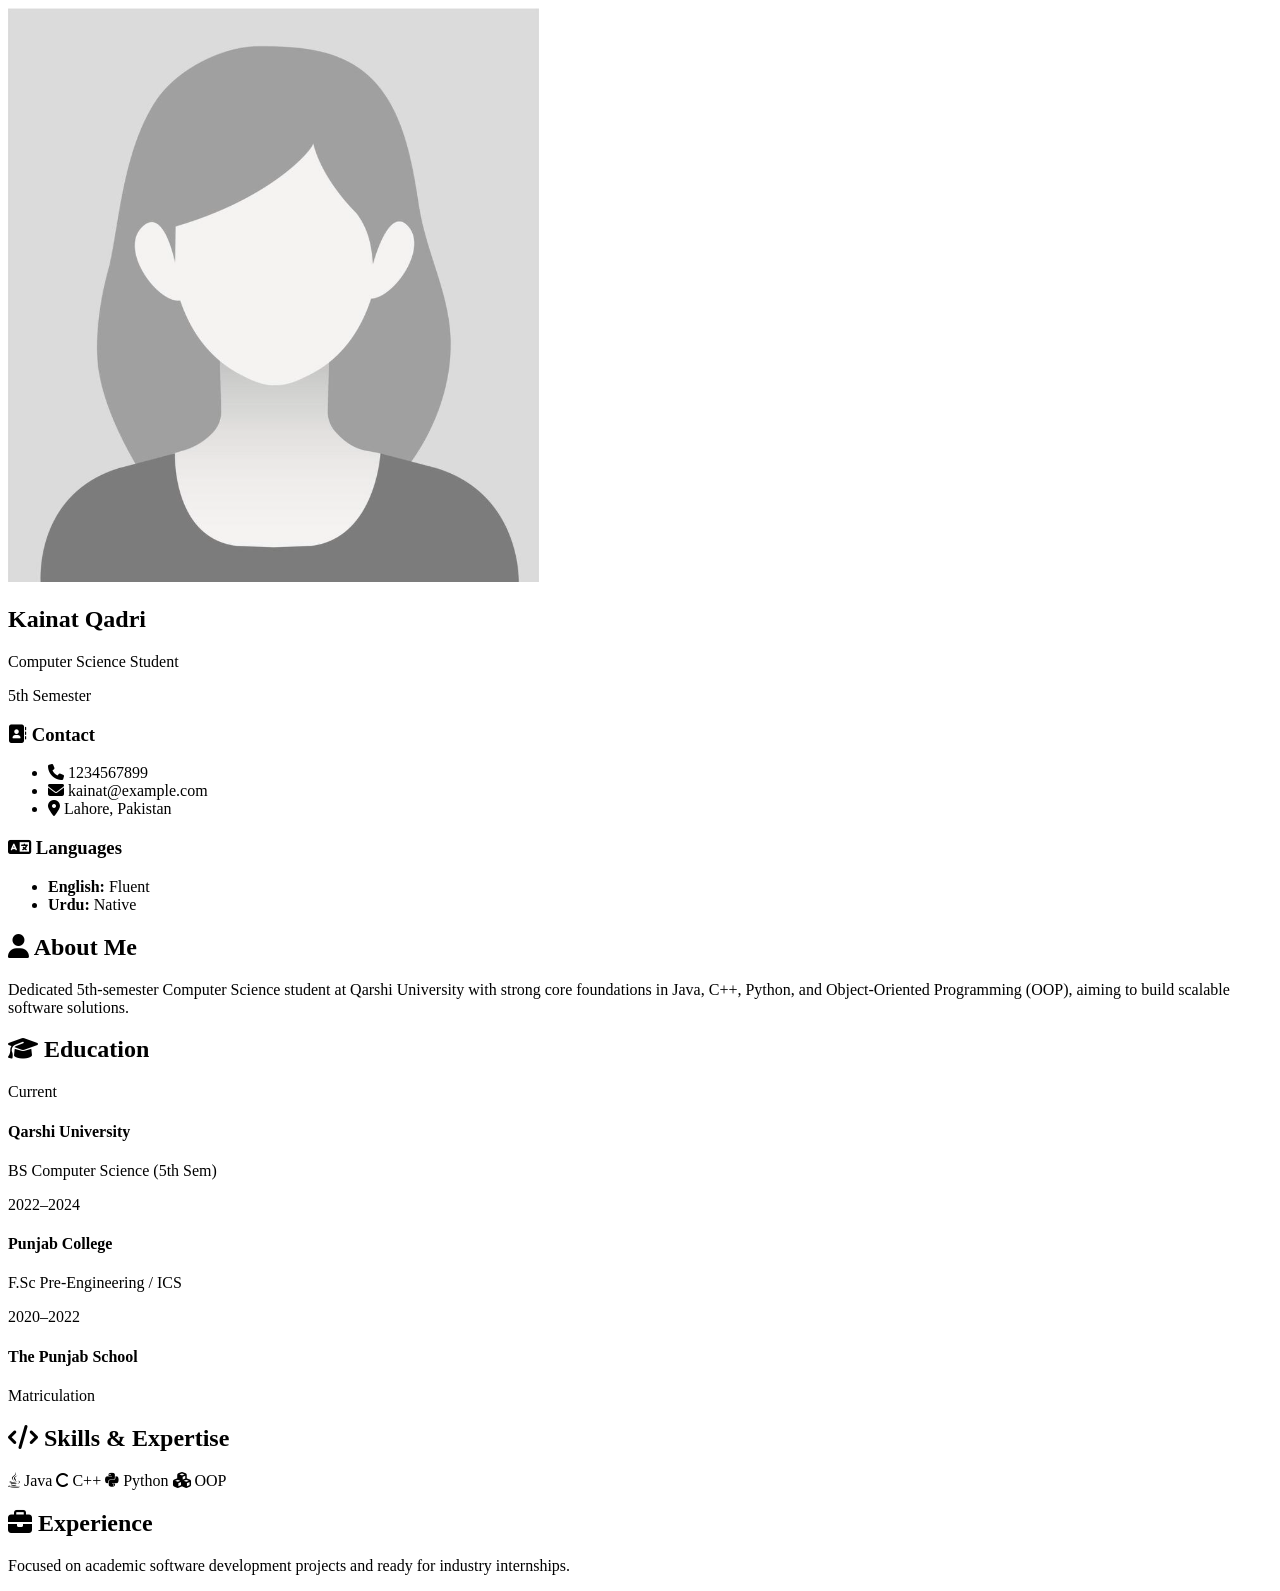
==== lab5-CV2/index.html @ d61f09ed "CV2" ====
<!DOCTYPE html>
<html lang="en">
<head>
    <meta charset="UTF-8">
    <meta name="viewport" content="width=device-width, initial-scale=1.0">
    <title>Kainat Qadri - CV (No Scroll)</title>
    <link rel="stylesheet" href="style2.css">
    <link rel="stylesheet" href="https://cdnjs.cloudflare.com/ajax/libs/font-awesome/6.4.0/css/all.min.css">
</head>
<body>

    <div class="cv-dashboard">
        
        <!-- Sidebar Column -->
        <aside class="sidebar">
            <div class="profile-card">
                <div class="avatar-wrapper">
                    <img src="images/profile.png" alt="Kainat Qadri Profile Picture" class="profile-img">
                </div>
                <h1 class="user-name">Kainat Qadri</h1>
                <p class="user-title">Computer Science Student</p>
                <span class="badge">5th Semester</span>
            </div>

            <div class="sidebar-section">
                <h3><i class="fa-solid fa-address-book"></i> Contact</h3>
                <ul class="contact-list">
                    <li><i class="fa-solid fa-phone"></i> 1234567899</li>
                    <li><i class="fa-solid fa-envelope"></i> kainat@example.com</li>
                    <li><i class="fa-solid fa-location-dot"></i> Lahore, Pakistan</li>
                </ul>
            </div>

            <div class="sidebar-section">
                <h3><i class="fa-solid fa-language"></i> Languages</h3>
                <ul class="simple-list">
                    <li><strong>English:</strong> Fluent</li>
                    <li><strong>Urdu:</strong> Native</li>
                </ul>
            </div>
        </aside>

        <!-- Main Content Column -->
        <main class="main-content">

            <!-- About Section -->
            <section class="cv-card">
                <h2><i class="fa-solid fa-user"></i> About Me</h2>
                <p>
                    Dedicated 5th-semester Computer Science student at Qarshi University with strong core foundations in Java, C++, Python, and Object-Oriented Programming (OOP), aiming to build scalable software solutions.
                </p>
            </section>

            <!-- Education Section -->
            <section class="cv-card">
                <h2><i class="fa-solid fa-graduation-cap"></i> Education</h2>
                <div class="education-grid">
                    <div class="edu-item">
                        <span class="edu-year">Current</span>
                        <h4>Qarshi University</h4>
                        <p>BS Computer Science (5th Sem)</p>
                    </div>
                    <div class="edu-item">
                        <span class="edu-year">2022–2024</span>
                        <h4>Punjab College</h4>
                        <p>F.Sc Pre-Engineering / ICS</p>
                    </div>
                    <div class="edu-item">
                        <span class="edu-year">2020–2022</span>
                        <h4>The Punjab School</h4>
                        <p>Matriculation</p>
                    </div>
                </div>
            </section>

            <!-- Skills Section -->
            <section class="cv-card">
                <h2><i class="fa-solid fa-code"></i> Skills & Expertise</h2>
                <div class="skills-flex">
                    <span class="skill-tag"><i class="fa-brands fa-java"></i> Java</span>
                    <span class="skill-tag"><i class="fa-solid fa-c"></i> C++</span>
                    <span class="skill-tag"><i class="fa-brands fa-python"></i> Python</span>
                    <span class="skill-tag"><i class="fa-solid fa-cubes"></i> OOP</span>
                </div>
            </section>

            <!-- Experience Section -->
            <section class="cv-card">
                <h2><i class="fa-solid fa-briefcase"></i> Experience</h2>
                <p class="small-text">
                    Focused on academic software development projects and ready for industry internships.
                </p>
            </section>

        </main>

    </div>

</body>
</html>
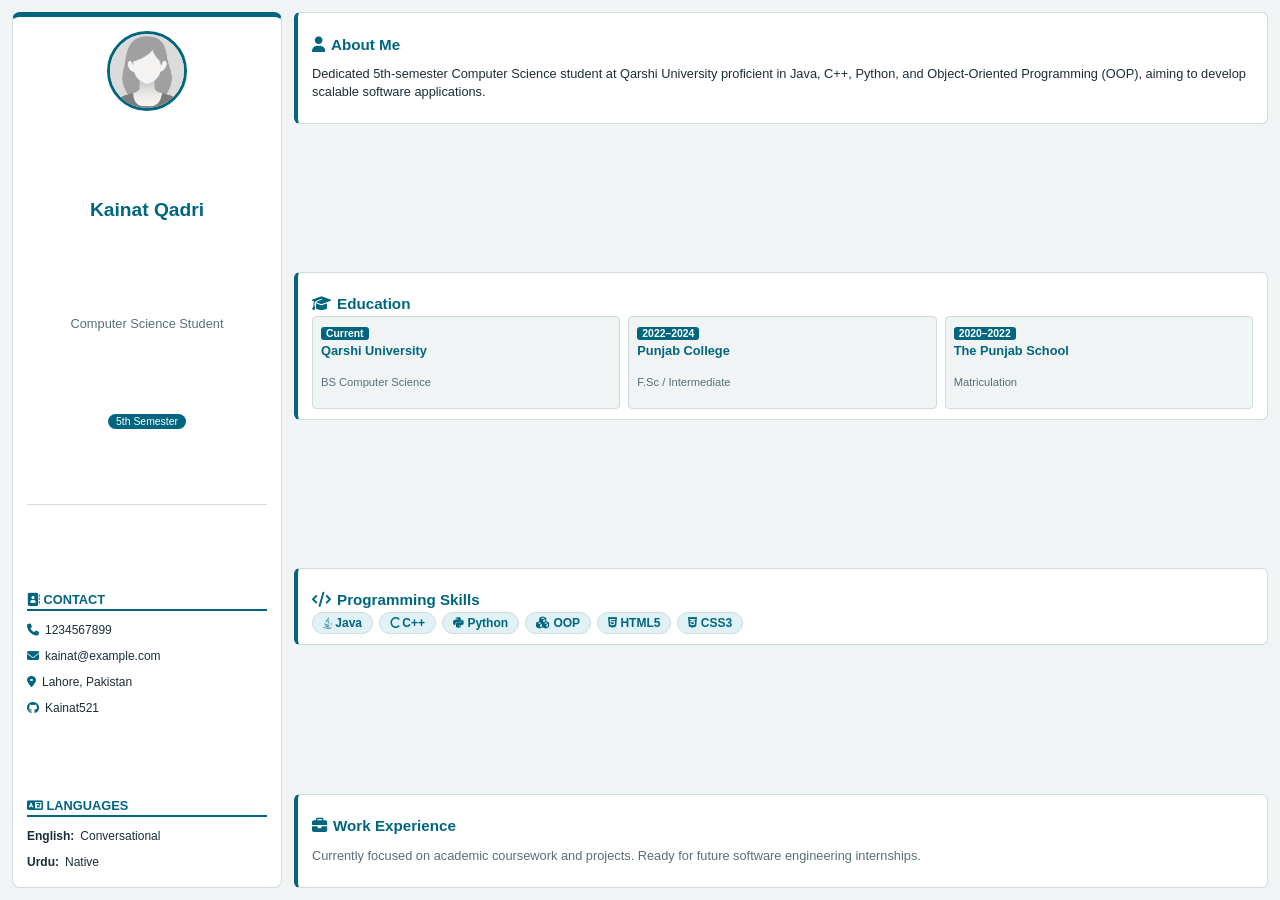
==== commit 28a04537: "Updated Website" ====
--- a/lab5-CV2/index.html
+++ b/lab5-CV2/index.html
@@ -3,93 +3,91 @@
 <head>
     <meta charset="UTF-8">
     <meta name="viewport" content="width=device-width, initial-scale=1.0">
-    <title>Kainat Qadri - CV (No Scroll)</title>
-    <link rel="stylesheet" href="style2.css">
+    <title>Kainat Qadri - Single Page CV (No Scroll)</title>
+    <link rel="stylesheet" href="style.css">
     <link rel="stylesheet" href="https://cdnjs.cloudflare.com/ajax/libs/font-awesome/6.4.0/css/all.min.css">
 </head>
 <body>
 
-    <div class="cv-dashboard">
+    <div class="app-layout">
         
-        <!-- Sidebar Column -->
+        <!-- Left Column: Fixed Profile Sidebar -->
         <aside class="sidebar">
-            <div class="profile-card">
-                <div class="avatar-wrapper">
-                    <img src="images/profile.png" alt="Kainat Qadri Profile Picture" class="profile-img">
-                </div>
-                <h1 class="user-name">Kainat Qadri</h1>
-                <p class="user-title">Computer Science Student</p>
-                <span class="badge">5th Semester</span>
+            <div class="avatar-container">
+                <img src="images/profile.png" alt="Kainat Qadri" class="avatar-img">
+            </div>
+            
+            <h1 class="sidebar-name">Kainat Qadri</h1>
+            <p class="sidebar-role">Computer Science Student</p>
+            <span class="badge-tag">5th Semester</span>
+
+            <hr class="divider">
+
+            <div class="side-group">
+                <h3><i class="fa-solid fa-address-book"></i> Contact</h3>
+                <p><i class="fa-solid fa-phone"></i> 1234567899</p>
+                <p><i class="fa-solid fa-envelope"></i> kainat@example.com</p>
+                <p><i class="fa-solid fa-location-dot"></i> Lahore, Pakistan</p>
+                <p><i class="fa-brands fa-github"></i> Kainat521</p>
             </div>
 
-            <div class="sidebar-section">
-                <h3><i class="fa-solid fa-address-book"></i> Contact</h3>
-                <ul class="contact-list">
-                    <li><i class="fa-solid fa-phone"></i> 1234567899</li>
-                    <li><i class="fa-solid fa-envelope"></i> kainat@example.com</li>
-                    <li><i class="fa-solid fa-location-dot"></i> Lahore, Pakistan</li>
-                </ul>
-            </div>
-
-            <div class="sidebar-section">
+            <div class="side-group">
                 <h3><i class="fa-solid fa-language"></i> Languages</h3>
-                <ul class="simple-list">
-                    <li><strong>English:</strong> Fluent</li>
-                    <li><strong>Urdu:</strong> Native</li>
-                </ul>
+                <p><strong>English:</strong> Conversational</p>
+                <p><strong>Urdu:</strong> Native</p>
             </div>
         </aside>
 
-        <!-- Main Content Column -->
-        <main class="main-content">
+        <!-- Right Column: Main Content Dashboard -->
+        <main class="dashboard">
 
-            <!-- About Section -->
-            <section class="cv-card">
+            <!-- About Card -->
+            <section class="dash-card">
                 <h2><i class="fa-solid fa-user"></i> About Me</h2>
                 <p>
-                    Dedicated 5th-semester Computer Science student at Qarshi University with strong core foundations in Java, C++, Python, and Object-Oriented Programming (OOP), aiming to build scalable software solutions.
+                    Dedicated 5th-semester Computer Science student at Qarshi University proficient in Java, C++, Python, and Object-Oriented Programming (OOP), aiming to develop scalable software applications.
                 </p>
             </section>
 
-            <!-- Education Section -->
-            <section class="cv-card">
+            <!-- Education Card -->
+            <section class="dash-card">
                 <h2><i class="fa-solid fa-graduation-cap"></i> Education</h2>
-                <div class="education-grid">
-                    <div class="edu-item">
-                        <span class="edu-year">Current</span>
+                <div class="edu-row">
+                    <div class="edu-box">
+                        <span class="year-badge">Current</span>
                         <h4>Qarshi University</h4>
-                        <p>BS Computer Science (5th Sem)</p>
+                        <p>BS Computer Science</p>
                     </div>
-                    <div class="edu-item">
-                        <span class="edu-year">2022–2024</span>
+                    <div class="edu-box">
+                        <span class="year-badge">2022–2024</span>
                         <h4>Punjab College</h4>
-                        <p>F.Sc Pre-Engineering / ICS</p>
+                        <p>F.Sc / Intermediate</p>
                     </div>
-                    <div class="edu-item">
-                        <span class="edu-year">2020–2022</span>
+                    <div class="edu-box">
+                        <span class="year-badge">2020–2022</span>
                         <h4>The Punjab School</h4>
                         <p>Matriculation</p>
                     </div>
                 </div>
             </section>
 
-            <!-- Skills Section -->
-            <section class="cv-card">
-                <h2><i class="fa-solid fa-code"></i> Skills & Expertise</h2>
-                <div class="skills-flex">
-                    <span class="skill-tag"><i class="fa-brands fa-java"></i> Java</span>
-                    <span class="skill-tag"><i class="fa-solid fa-c"></i> C++</span>
-                    <span class="skill-tag"><i class="fa-brands fa-python"></i> Python</span>
-                    <span class="skill-tag"><i class="fa-solid fa-cubes"></i> OOP</span>
+            <!-- Skills Card -->
+            <section class="dash-card">
+                <h2><i class="fa-solid fa-code"></i> Programming Skills</h2>
+                <div class="skills-wrapper">
+                    <span class="skill-pill"><i class="fa-brands fa-java"></i> Java</span>
+                    <span class="skill-pill"><i class="fa-solid fa-c"></i> C++</span>
+                    <span class="skill-pill"><i class="fa-brands fa-python"></i> Python</span>
+                    <span class="skill-pill"><i class="fa-solid fa-cubes"></i> OOP</span>
+                    <span class="skill-pill"><i class="fa-brands fa-html5"></i> HTML5</span>
+                    <span class="skill-pill"><i class="fa-brands fa-css3-alt"></i> CSS3</span>
                 </div>
             </section>
 
-            <!-- Experience Section -->
-            <section class="cv-card">
-                <h2><i class="fa-solid fa-briefcase"></i> Experience</h2>
-                <p class="small-text">
-                    Focused on academic software development projects and ready for industry internships.
-                </p>
+            <!-- Experience Card -->
+            <section class="dash-card">
+                <h2><i class="fa-solid fa-briefcase"></i> Work Experience</h2>
+                <p class="muted">Currently focused on academic coursework and projects. Ready for future software engineering internships.</p>
             </section>
 
         </main>
--- a/lab5-CV2/style.css
+++ b/lab5-CV2/style.css
@@ -0,0 +1,224 @@
+/* Color Palette Matching Provided Teal Theme (#006680) */
+:root {
+    --bg-main: #f0f4f5;
+    --bg-card: #ffffff;
+    --text-primary: #1c2d37;
+    --text-secondary: #5a6e79;
+    --accent-teal: #006680;
+    --accent-teal-light: #e0f2f5;
+    --border-color: #d0dcde;
+}
+
+/* STRICT NO-SCROLL LOCK */
+html, body {
+    width: 100vw;
+    height: 100vh;
+    margin: 0;
+    padding: 0;
+    overflow: hidden !important; /* Strictly prevents scrollbars */
+    font-family: 'Segoe UI', -apple-system, BlinkMacSystemFont, Roboto, sans-serif;
+    background-color: var(--bg-main);
+    color: var(--text-primary);
+    box-sizing: border-box;
+}
+
+*, *:before, *:after {
+    box-sizing: inherit;
+}
+
+/* Outer Grid Layout (Fills exactly 100% of viewport screen) */
+.app-layout {
+    width: 100vw;
+    height: 100vh;
+    padding: 12px;
+    display: grid;
+    grid-template-columns: 270px 1fr;
+    gap: 12px;
+}
+
+/* Left Sidebar Panel */
+.sidebar {
+    background: var(--bg-card);
+    border: 1px solid var(--border-color);
+    border-top: 5px solid var(--accent-teal);
+    border-radius: 8px;
+    padding: 14px;
+    display: flex;
+    flex-direction: column;
+    justify-content: space-between;
+}
+
+/* Profile Picture: Sized strictly for non-scrolling fit */
+.avatar-container {
+    width: 80px;
+    height: 80px;
+    margin: 0 auto 6px;
+    border-radius: 50%;
+    overflow: hidden;
+    border: 3px solid var(--accent-teal);
+    background-color: var(--accent-teal-light);
+}
+
+.avatar-img {
+    width: 100%;
+    height: 100%;
+    object-fit: cover;
+}
+
+.sidebar-name {
+    font-size: 1.2rem;
+    color: var(--accent-teal);
+    text-align: center;
+    font-weight: 700;
+}
+
+.sidebar-role {
+    font-size: 0.8rem;
+    color: var(--text-secondary);
+    text-align: center;
+}
+
+.badge-tag {
+    display: block;
+    width: fit-content;
+    margin: 4px auto 0;
+    background: var(--accent-teal);
+    color: #ffffff;
+    font-size: 0.65rem;
+    padding: 2px 8px;
+    border-radius: 8px;
+}
+
+.divider {
+    border: 0;
+    height: 1px;
+    background: var(--border-color);
+    margin: 8px 0;
+}
+
+.side-group h3 {
+    font-size: 0.8rem;
+    color: var(--accent-teal);
+    border-bottom: 2px solid var(--accent-teal);
+    padding-bottom: 2px;
+    margin-bottom: 6px;
+    text-transform: uppercase;
+}
+
+.side-group p {
+    font-size: 0.75rem;
+    margin-bottom: 4px;
+    color: var(--text-primary);
+    display: flex;
+    align-items: center;
+    gap: 6px;
+}
+
+.side-group p i {
+    color: var(--accent-teal);
+}
+
+/* Right Dashboard Column */
+.dashboard {
+    display: flex;
+    flex-direction: column;
+    justify-content: space-between;
+    height: 100%;
+    gap: 8px;
+}
+
+.dash-card {
+    background: var(--bg-card);
+    border: 1px solid var(--border-color);
+    border-left: 4px solid var(--accent-teal);
+    border-radius: 6px;
+    padding: 10px 14px;
+}
+
+.dash-card h2 {
+    font-size: 0.95rem;
+    color: var(--accent-teal);
+    margin-bottom: 4px;
+    display: flex;
+    align-items: center;
+    gap: 6px;
+}
+
+.dash-card p {
+    font-size: 0.8rem;
+    line-height: 1.35;
+}
+
+/* Education Cards Row */
+.edu-row {
+    display: grid;
+    grid-template-columns: repeat(3, 1fr);
+    gap: 8px;
+    margin-top: 4px;
+}
+
+.edu-box {
+    background: var(--bg-main);
+    padding: 6px 8px;
+    border-radius: 4px;
+    border: 1px solid var(--border-color);
+}
+
+.year-badge {
+    font-size: 0.65rem;
+    background: var(--accent-teal);
+    color: #ffffff;
+    padding: 1px 5px;
+    border-radius: 3px;
+    font-weight: bold;
+}
+
+.edu-box h4 {
+    font-size: 0.8rem;
+    color: var(--accent-teal);
+    margin-top: 2px;
+}
+
+.edu-box p {
+    font-size: 0.7rem;
+    color: var(--text-secondary);
+}
+
+/* Skills Chips */
+.skills-wrapper {
+    display: flex;
+    gap: 6px;
+    flex-wrap: wrap;
+    margin-top: 4px;
+}
+
+.skill-pill {
+    background: var(--accent-teal-light);
+    color: var(--accent-teal);
+    border: 1px solid var(--border-color);
+    padding: 3px 10px;
+    border-radius: 12px;
+    font-size: 0.75rem;
+    font-weight: 600;
+}
+
+.muted {
+    color: var(--text-secondary);
+}
+/* Explicit Profile Image Sizing Fix */
+.avatar-container, .avatar-wrapper {
+    width: 80px !important;
+    height: 80px !important;
+    max-width: 80px !important;
+    max-height: 80px !important;
+    margin: 0 auto 6px !important;
+    border-radius: 50% !important;
+    overflow: hidden !important;
+    border: 3px solid #006680 !important;
+}
+
+.avatar-img, .profile-img {
+    width: 100% !important;
+    height: 100% !important;
+    object-fit: cover !important;
+}
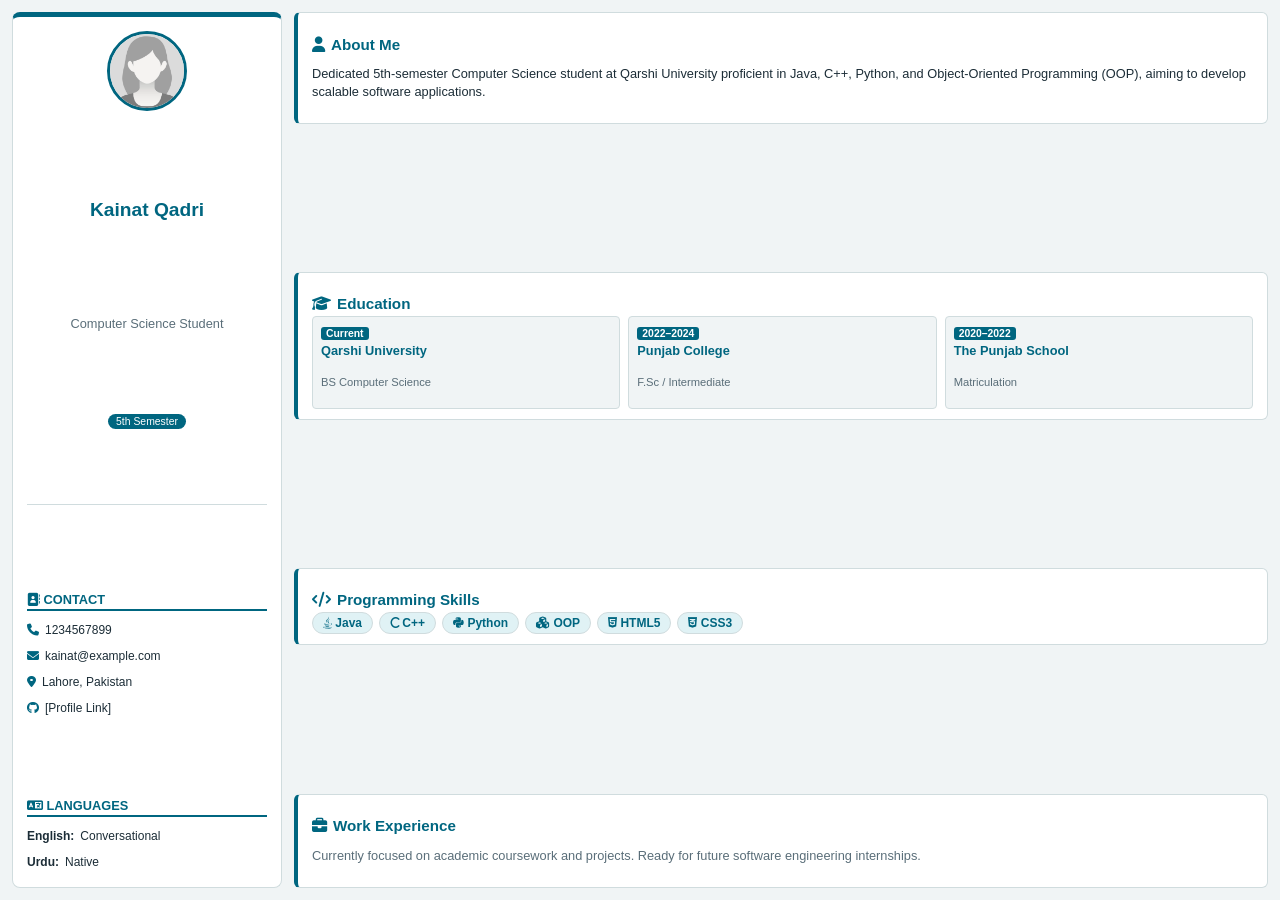
==== commit ad530d6d: "Updated Website" ====
--- a/lab5-CV2/index.html
+++ b/lab5-CV2/index.html
@@ -28,7 +28,7 @@
                 <p><i class="fa-solid fa-phone"></i> 1234567899</p>
                 <p><i class="fa-solid fa-envelope"></i> kainat@example.com</p>
                 <p><i class="fa-solid fa-location-dot"></i> Lahore, Pakistan</p>
-                <p><i class="fa-brands fa-github"></i> Kainat521</p>
+                <p><i class="fa-brands fa-github"></i> [Profile Link]</p>
             </div>
 
             <div class="side-group">
